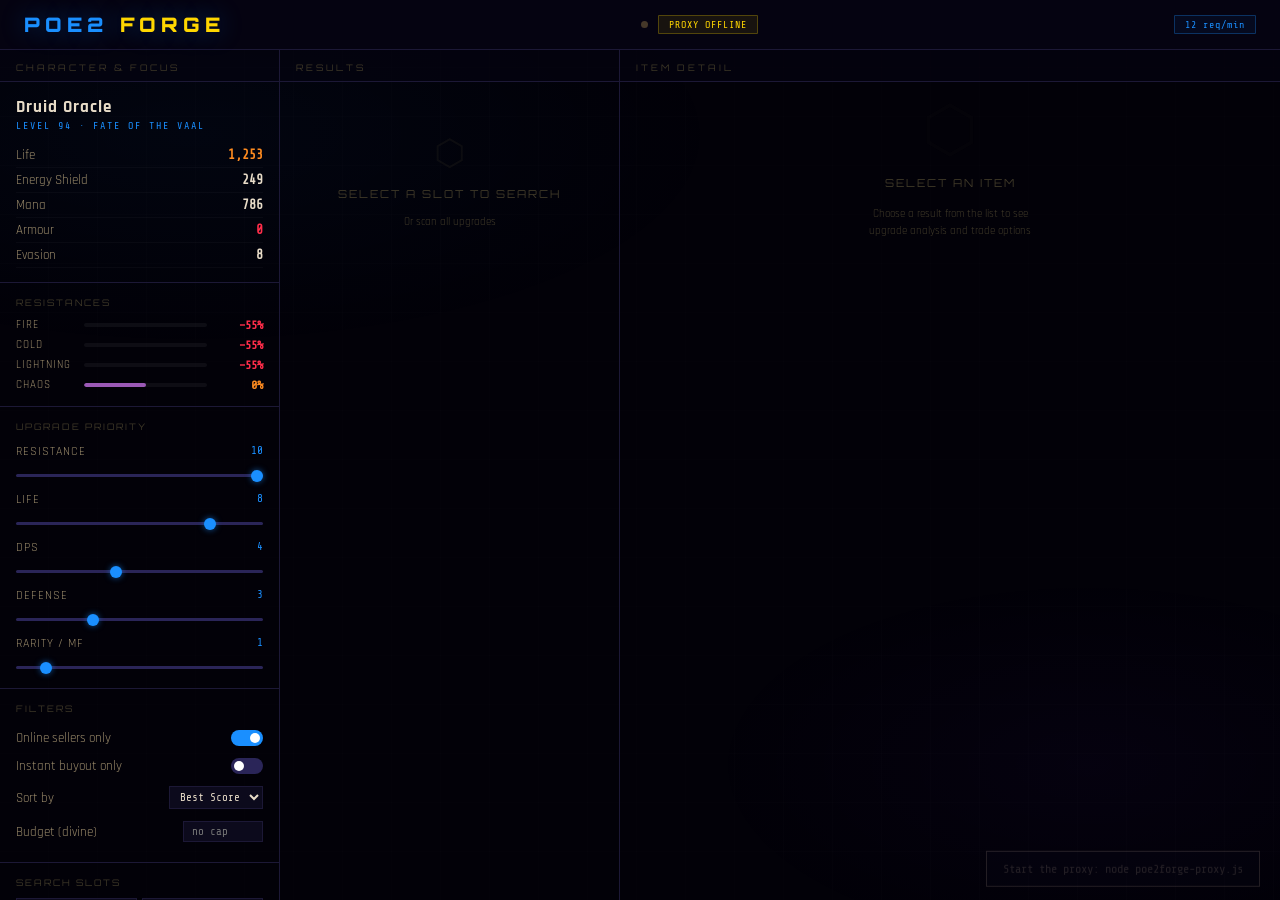
==== index.html @ 563756d3 "Add index.html redirect for GitHub Pages" ====
<!DOCTYPE html>
<html>
<head>
  <meta http-equiv="refresh" content="0; url=POE2Forge_v4.html">
  <title>POE2 Forge</title>
</head>
<body>
  <p>Redirecting to <a href="POE2Forge_v4.html">POE2 Forge</a>...</p>
</body>
</html>
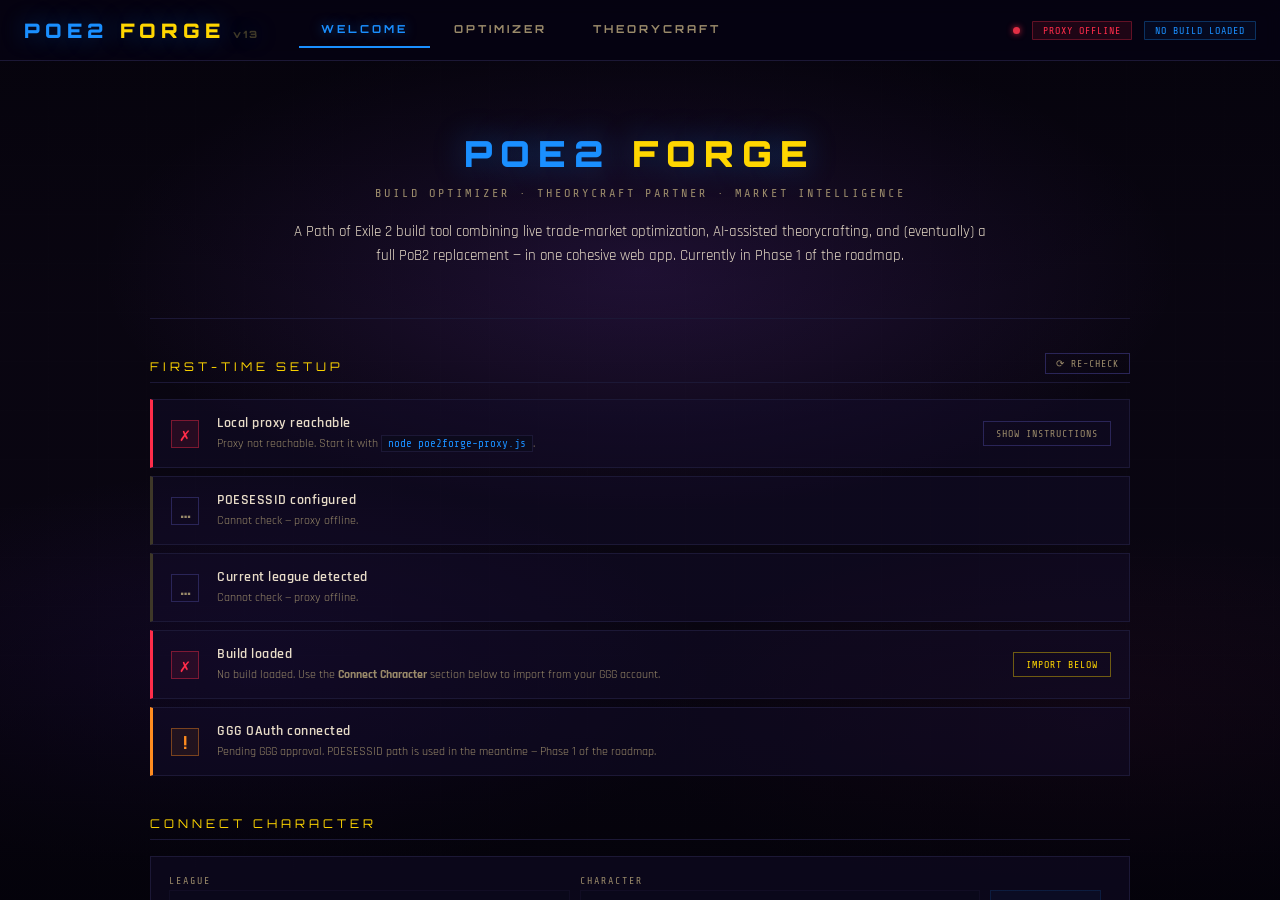
==== commit 75dfa720: "Point landing redirect at v13 instead of v4 Friends visiting the GitHub Pages URL now land on the cu" ====
--- a/index.html
+++ b/index.html
@@ -1,10 +1,10 @@
 <!DOCTYPE html>
 <html>
 <head>
-  <meta http-equiv="refresh" content="0; url=POE2Forge_v4.html">
+  <meta http-equiv="refresh" content="0; url=POE2Forge_v13.html">
   <title>POE2 Forge</title>
 </head>
 <body>
-  <p>Redirecting to <a href="POE2Forge_v4.html">POE2 Forge</a>...</p>
+  <p>Redirecting to <a href="POE2Forge_v13.html">POE2 Forge</a>...</p>
 </body>
 </html>
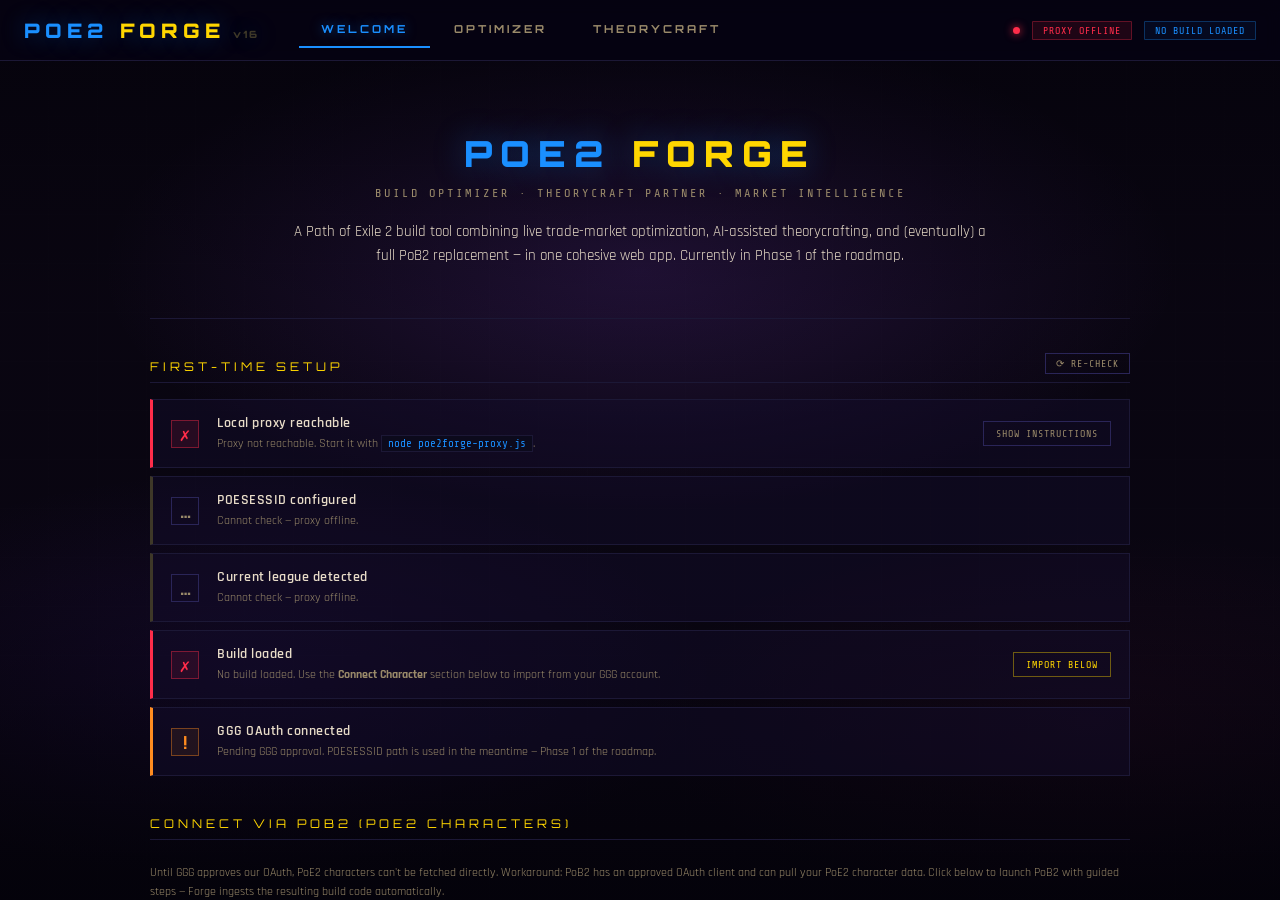
==== commit cffea9b3: "Add v14/v15/v16 + proxy v2.5 + refreshed docs v14 - Phase 7B  (skill/support-gem editor + in-game-st" ====
--- a/index.html
+++ b/index.html
@@ -1,10 +1,10 @@
 <!DOCTYPE html>
 <html>
 <head>
-  <meta http-equiv="refresh" content="0; url=POE2Forge_v13.html">
+  <meta http-equiv="refresh" content="0; url=POE2Forge_v16.html">
   <title>POE2 Forge</title>
 </head>
 <body>
-  <p>Redirecting to <a href="POE2Forge_v13.html">POE2 Forge</a>...</p>
+  <p>Redirecting to <a href="POE2Forge_v16.html">POE2 Forge</a>...</p>
 </body>
 </html>
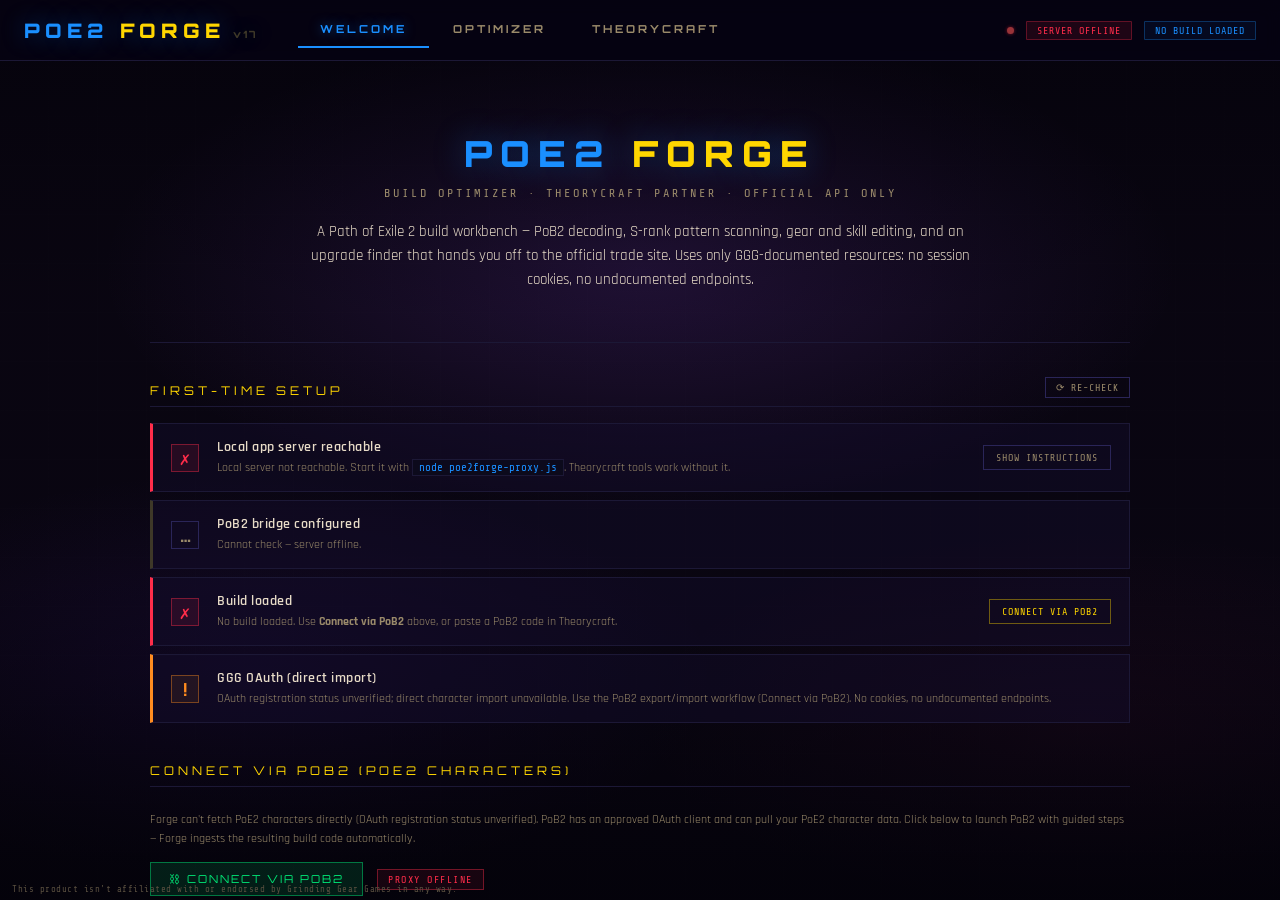
==== commit d5715fd0: "v17 compliance release: proxy v3.0, entry point, legacy retirement Publishes the July 4 remediation " ====
--- a/index.html
+++ b/index.html
@@ -1,10 +1,12 @@
 <!DOCTYPE html>
-<html>
+<html lang="en">
 <head>
-  <meta http-equiv="refresh" content="0; url=POE2Forge_v16.html">
-  <title>POE2 Forge</title>
+<meta charset="UTF-8">
+<meta http-equiv="refresh" content="0; url=POE2Forge_v17.html">
+<title>POE2 Forge</title>
 </head>
 <body>
-  <p>Redirecting to <a href="POE2Forge_v16.html">POE2 Forge</a>...</p>
+<p>Redirecting to <a href="POE2Forge_v17.html">POE2 Forge v17</a>&hellip;</p>
+<p style="font-size:11px;color:#666">This product isn't affiliated with or endorsed by Grinding Gear Games in any way.</p>
 </body>
-</html>+</html>
